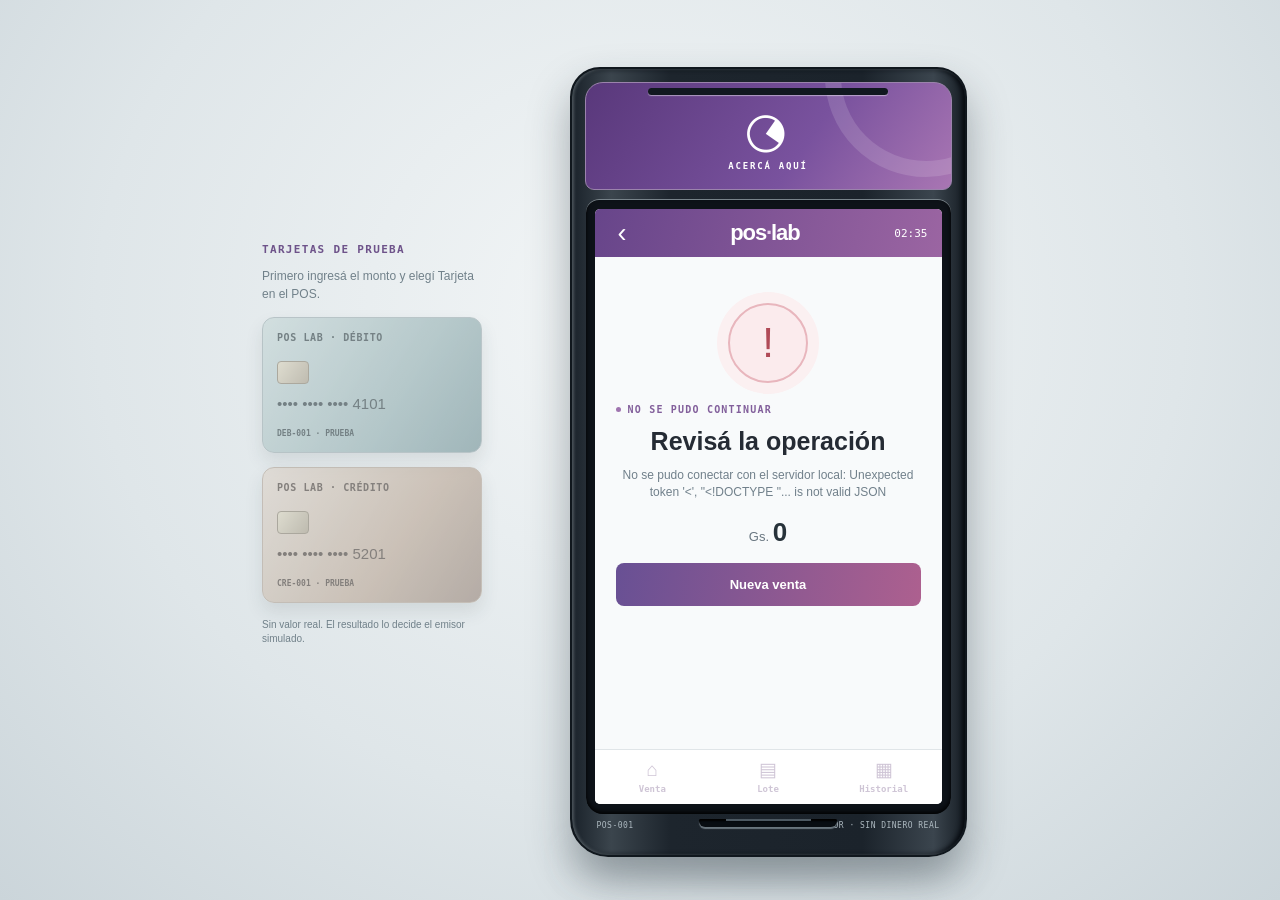
==== terminal_pos/index.html @ 34466949 "Add simulated payment terminal with operator authentication" ====
<!doctype html>
<html lang="es">
<head>
  <meta charset="utf-8"><meta name="viewport" content="width=device-width,initial-scale=1">
  <title>POS Lab · Terminal de pagos</title>
  <link rel="stylesheet" href="style.css"><script src="app.js" defer></script>
</head>
<body>
<main class="scene" aria-label="Simulador de terminal POS">
  <aside class="card-tray" id="cardTray" aria-label="Tarjetas ficticias para presentar al POS">
    <div class="tray-heading">TARJETAS DE PRUEBA</div>
    <p id="cardTrayHint">Primero ingresá el monto y elegí Tarjeta en el POS.</p>
    <button class="wallet-card debit-card" type="button" data-card="DEB-001" aria-label="Tarjeta de débito ficticia DEB-001"><span>POS LAB · DÉBITO</span><i></i><b>•••• •••• •••• 4101</b><small>DEB-001 · PRUEBA</small></button>
    <button class="wallet-card credit-card" type="button" data-card="CRE-001" aria-label="Tarjeta de crédito ficticia CRE-001"><span>POS LAB · CRÉDITO</span><i></i><b>•••• •••• •••• 5201</b><small>CRE-001 · PRUEBA</small></button>
    <p class="tray-note">Sin valor real. El resultado lo decide el emisor simulado.</p>
  </aside>
  <div class="device-area" id="deviceArea">
    <div class="receipt-paper" id="receiptPaper" aria-hidden="true">POS LAB<br>COMPROBANTE<div class="paper-line"></div>Gs. <span id="paperAmount">—</span><br>APROBADO</div>
    <div class="pos-device">
      <div class="device-top"><div class="printer-slot"></div><div class="reader-zone" id="contactlessTarget"><span class="nfc-glyph" aria-hidden="true">◔</span><small>ACERCÁ AQUÍ</small><span class="reader-wave wave-one"></span><span class="reader-wave wave-two"></span></div></div>
      <div class="device-bezel"><div class="device-screen">
        <header class="screen-header"><button id="backButton" class="header-back" type="button" aria-label="Volver">‹</button><strong>pos<span>·</span>lab</strong><button id="logoutButton" class="logout-button hidden" type="button">Salir</button><time id="screenClock">00:00</time></header>
        <div class="screen-content">
          <section id="screenLogin" class="screen-view login-view">
            <div class="screen-kicker">ACCESO AL TERMINAL</div><h1>Ingresá como empleado</h1>
            <p>El PIN del empleado es distinto del PIN de la tarjeta.</p>
            <form id="loginForm" autocomplete="off">
              <label for="operatorCode">Código de empleado</label><input id="operatorCode" type="text" inputmode="numeric" pattern="[0-9]{1,6}" maxlength="6" required autocomplete="username">
              <label for="operatorPin">PIN de empleado</label><input id="operatorPin" type="password" inputmode="numeric" pattern="[0-9]{6}" maxlength="6" required autocomplete="current-password">
              <button id="loginButton" class="primary" type="submit">Ingresar</button>
            </form><p id="loginMessage" class="login-message" role="alert"></p>
          </section>
          <section id="screenHome" class="screen-view hidden">
            <div class="screen-kicker">NUEVA VENTA</div><div class="batch-line" id="batchState">Consultando lote…</div><p class="screen-message" id="screenMessage">Abrí un lote en el menú inferior para comenzar.</p>
            <p class="prompt">Ingresá el importe</p><div class="amount"><small>Gs.</small><strong id="screenAmount">120.000</strong></div>
            <div class="keypad" id="keypad" aria-label="Teclado de importe">
              <button type="button" data-key="1">1</button><button type="button" data-key="2">2</button><button type="button" data-key="3">3</button>
              <button type="button" data-key="4">4</button><button type="button" data-key="5">5</button><button type="button" data-key="6">6</button>
              <button type="button" data-key="7">7</button><button type="button" data-key="8">8</button><button type="button" data-key="9">9</button>
              <button type="button" data-key="back" aria-label="Borrar último dígito">⌫</button><button type="button" data-key="0">0</button><button type="button" data-key="000">000</button>
            </div><button id="screenPay" class="primary" type="button">Cobrar <span>→</span></button>
          </section>
          <section id="screenMethod" class="screen-view hidden">
            <div class="screen-kicker">PASO 1 DE 2</div><div class="mini-amount">Gs. <strong id="methodAmount">—</strong></div>
            <h1>Elegí cómo cobrar</h1><p>Seleccioná el medio para esta venta ficticia.</p>
            <button id="methodCard" class="choice" type="button"><span class="choice-icon">▣</span><span><b>Tarjeta</b><small>Débito o crédito</small></span><span>›</span></button>
            <button id="methodQr" class="choice" type="button"><span class="choice-icon">▦</span><span><b>Código QR</b><small>Confirmación desde el celular</small></span><span>›</span></button>
          </section>
          <section id="screenCardSelect" class="screen-view hidden">
            <div class="screen-kicker">PASO 2 DE 2 · TARJETA</div><div class="mini-amount">Gs. <strong id="selectAmount">—</strong></div>
            <div class="selected-card">Tarjeta elegida<strong id="chosenCard">Elegí débito o crédito</strong></div>
            <label for="installments">Plan</label><select id="installments"><option value="1">Contado</option></select>
            <div class="read-instructions"><div><b>⌁</b><span>Acercá la tarjeta a la zona violeta superior para pagar sin contacto.</span></div><div><b>▣</b><span>Insertá la tarjeta en la ranura inferior para leer el chip.</span></div></div>
            <p class="field-note">Perfiles y PIN ficticios en la <a href="README.md" target="_blank" rel="noopener">guía de prueba</a>.</p>
          </section>
          <section id="screenCard" class="screen-view centered hidden" aria-live="polite">
            <div class="screen-kicker">PAGO CON TARJETA</div><div class="mini-amount">Gs. <strong id="cardAmount">—</strong></div>
            <div class="instruction-icon" id="cardInstructionIcon" aria-hidden="true">⌁</div><h1 id="cardInstruction">Presentá la tarjeta</h1><p id="cardHint">Seguí la indicación del terminal.</p>
            <button id="cancelCard" class="text-button" type="button">Cancelar esta venta</button>
          </section>
          <section id="screenPin" class="screen-view centered hidden" aria-live="polite">
            <div class="screen-kicker">VERIFICACIÓN DE TARJETA</div>
            <div class="mini-amount">Gs. <strong id="pinAmount">—</strong></div>
            <div class="pin-lock" aria-hidden="true">●</div>
            <h1 id="pinTitle">Ingresá tu PIN</h1>
            <p>Solo el PIN ficticio de la tarjeta de prueba.</p>
            <div class="pin-dots" id="pinDots" aria-label="PIN vacío"><span></span><span></span><span></span><span></span></div>
            <div class="pin-keypad" id="pinKeypad" aria-label="Teclado de PIN">
              <button type="button" data-pin="1">1</button><button type="button" data-pin="2">2</button><button type="button" data-pin="3">3</button>
              <button type="button" data-pin="4">4</button><button type="button" data-pin="5">5</button><button type="button" data-pin="6">6</button>
              <button type="button" data-pin="7">7</button><button type="button" data-pin="8">8</button><button type="button" data-pin="9">9</button>
              <button type="button" data-pin="back" aria-label="Borrar último dígito">⌫</button><button type="button" data-pin="0">0</button><button type="button" data-pin="clear" aria-label="Borrar PIN">C</button>
            </div>
            <div class="pin-footer"><small id="pinAttempts">Intentos restantes: 3</small><button id="submitPin" class="primary" type="button">Confirmar PIN</button><button id="cancelPin" class="text-button" type="button">Cancelar esta venta</button></div>
          </section>
          <section id="screenQr" class="screen-view centered hidden" aria-live="polite">
            <div class="screen-kicker">PAGO CON QR</div><div class="mini-amount">Gs. <strong id="qrAmount">—</strong></div><p>Escaneá y confirmá en tu teléfono</p><div class="qr-image" id="qrImage"></div><div class="qr-timer" id="qrTimer">Esperando confirmación…</div><a id="qrLink" class="qr-link" target="_blank" rel="noopener">Abrir página de prueba</a><button id="cancelQr" class="text-button" type="button">Cancelar QR</button>
          </section>
          <section id="screenProcessing" class="screen-view centered hidden" aria-live="polite"><div class="processing-orbit" aria-hidden="true"></div><h1>Consultando autorización</h1><p>Esperá la respuesta del emisor simulado.</p></section>
          <section id="screenResult" class="screen-view centered hidden" aria-live="polite"><div class="result-emblem" id="resultEmblem" aria-hidden="true">✓</div><div class="screen-kicker" id="resultKicker">RESULTADO</div><h1 id="resultTitle">Operación completa</h1><p id="resultDetail"></p><div class="result-amount">Gs. <strong id="resultAmount">—</strong></div><button id="viewTicket" class="secondary hidden" type="button">Ver comprobante</button><button id="newSale" class="primary" type="button">Nueva venta</button></section>
          <section id="screenBatch" class="screen-view hidden"><div class="screen-kicker">ADMINISTRACIÓN</div><h1>Lote del terminal</h1><div class="batch-card"><small>ESTADO</small><strong id="batchDetail">Sin abrir</strong><small>VENTAS</small><strong id="salesTotal">Gs. —</strong><small>NETO</small><strong id="netTotal">Gs. —</strong></div><button id="openBatch" class="primary" type="button">Abrir lote</button><button id="closeBatch" class="secondary" type="button">Cerrar lote</button><p class="field-note">Solo se registran operaciones ficticias de este terminal.</p></section>
          <section id="screenHistory" class="screen-view hidden"><div class="screen-kicker">REGISTRO LOCAL</div><h1>Mis cobros</h1><div id="operations" class="operations"><p class="empty-state">Todavía no hay operaciones.</p></div><button id="refresh" class="text-button" type="button">Actualizar lista</button></section>
          <section id="screenTicket" class="screen-view hidden"><div class="screen-kicker">COMPROBANTE</div><h1>Ticket de venta</h1><pre id="ticket">Seleccioná una operación aprobada.</pre><button id="printTicket" class="primary" type="button" disabled>Imprimir o guardar</button></section>
        </div>
        <nav class="screen-nav" aria-label="Menú del terminal"><button id="navHome" type="button">⌂<small>Venta</small></button><button id="navBatch" type="button">▤<small>Lote</small></button><button id="navHistory" type="button">▦<small>Historial</small></button></nav>
      </div></div>
      <div class="chip-slot" id="chipTarget"><span></span></div><div class="device-foot"><span>POS-001</span><span>SIMULADOR · SIN DINERO REAL</span></div>
    </div>
  </div>
  <div id="result" class="sr-only" role="status" aria-live="polite">Esperando operación.</div>
</main>
</body>
</html>
---- terminal_pos/style.css ----
:root{font:14px "Segoe UI",Arial,sans-serif;color:#252b34;background:#dfe5e9}
*{box-sizing:border-box}body{margin:0}button,input,select{font:inherit}button{cursor:pointer}button:disabled{opacity:.45;cursor:not-allowed}.hidden{display:none!important}.sr-only{position:absolute;width:1px;height:1px;overflow:hidden;clip:rect(0,0,0,0)}:focus-visible{outline:3px solid #21b6bb;outline-offset:2px}
.scene{min-height:100vh;display:flex;align-items:center;justify-content:center;gap:28px;overflow:hidden;background:radial-gradient(ellipse at 50% 35%,#f3f6f7 0,#dfe6e9 60%,#cbd5da 100%);padding:20px}
.card-tray{width:228px;flex:none;align-self:center;color:#34434d}.tray-heading{font:700 11px Consolas,monospace;letter-spacing:.12em;color:#6e538a}.card-tray p{font-size:12px;line-height:1.45;color:#71818a}.card-tray .tray-note{font-size:10px;margin-top:15px}
.wallet-card{position:relative;z-index:5;display:flex;flex-direction:column;text-align:left;width:220px;height:136px;margin:14px 0;padding:14px;border-radius:12px;border:1px solid #8caab0;box-shadow:0 9px 18px #34475035;color:#17373f;touch-action:none;user-select:none;cursor:grab;transform:translate(0,0)}.wallet-card span{font:700 10px Consolas,monospace;letter-spacing:.06em}.wallet-card i{display:block;width:32px;height:23px;margin-top:18px;border:1px solid #8a7956;border-radius:4px;background:linear-gradient(125deg,#e0d3a8,#ab9a72)}.wallet-card b{font:15px Bahnschrift,Arial,sans-serif;margin-top:11px}.wallet-card small{font:700 8px Consolas,monospace;margin-top:auto}.debit-card{background:linear-gradient(125deg,#b9d9d9,#7db2b6 60%,#55929c)}.credit-card{background:linear-gradient(125deg,#e3d1bd,#c6a17f 60%,#9e7b66);border-color:#b99d83;color:#463226}.wallet-card.is-selected{outline:3px solid #74558f;outline-offset:3px}.wallet-card.is-dragging{z-index:20;cursor:grabbing;box-shadow:0 20px 30px #26384270}.wallet-card.is-presented,.wallet-card.is-returning{transition:transform .55s ease,opacity .55s ease}.wallet-card.is-presented{opacity:.65}
.card-tray:not(.is-ready) .wallet-card{opacity:.58;filter:saturate(.55);cursor:not-allowed}
.device-area{position:relative;width:500px;height:850px;display:flex;justify-content:center;align-items:flex-start;padding-top:42px}
.device-area:after{content:"";position:absolute;bottom:0;width:390px;height:30px;background:#5d6b7350;border-radius:50%;filter:blur(18px)}
.pos-device{position:relative;z-index:2;width:397px;height:790px;padding:13px;border:2px solid #10171d;border-radius:30px 30px 38px 38px;background:linear-gradient(90deg,#1a222a,#3b454d 10%,#1d252d 25%,#1b232b 74%,#3b454e 92%,#171e25);box-shadow:inset 2px 0 3px #8b959a72,inset -3px 0 5px #060a0f,0 22px 42px #22303860}
.device-top{height:108px;position:relative;overflow:hidden;border-radius:18px 18px 9px 9px;background:linear-gradient(125deg,#59387b,#79529e 60%,#a976b3);border:1px solid #9b83ac}
.device-top:after{content:"";position:absolute;width:170px;height:170px;border:16px solid #fff2;border-radius:50%;right:-76px;top:-108px}
.printer-slot{position:absolute;z-index:3;top:5px;left:50%;transform:translateX(-50%);width:240px;height:7px;border-radius:5px;background:#111820;box-shadow:0 1px 1px #fff7}
.reader-zone{position:absolute;inset:17px 20px 7px;display:flex;flex-direction:column;align-items:center;justify-content:center;color:#fff}.nfc-glyph{font-size:49px;line-height:.8;transform:rotate(35deg)}.reader-zone small{font:700 9px Consolas,monospace;letter-spacing:.2em;margin-top:10px}.reader-wave{position:absolute;width:65px;height:65px;border:2px solid #fff9;border-radius:50%;opacity:0}.is-tapping .reader-wave{animation:readerPulse .7s ease-out 2}.is-tapping .wave-two{animation-delay:.2s}
.device-bezel{height:615px;margin:9px 1px 0;padding:10px 9px;background:#0d1218;border-radius:13px 13px 17px 17px;box-shadow:inset 0 1px 0 #78838a,inset 0 -2px 5px #000}
.device-screen{height:100%;background:#f8fafb;border-radius:5px;overflow:hidden;display:flex;flex-direction:column}
.screen-header{height:48px;flex:none;display:flex;align-items:center;justify-content:space-between;padding:0 14px;color:#fff;background:linear-gradient(105deg,#67458a,#9b65a2)}.screen-header strong{font:700 22px Bahnschrift,"Arial Narrow",sans-serif;letter-spacing:-.05em}.screen-header strong span{color:#ebd3ef}.screen-header time{font:11px Consolas,monospace}.header-back{width:27px;height:30px;border:0;background:transparent;color:#fff;font-size:27px;line-height:1}
.logout-button{border:1px solid #ffffff80;border-radius:5px;background:transparent;color:#fff;padding:5px 8px;font-size:10px;font-weight:700}.login-view{background:linear-gradient(#fff,#f8fafb)}.login-view h1{margin-top:35px}.login-view form{margin-top:28px}.login-view input{display:block;width:100%;height:46px;border:1px solid #cbd5db;border-radius:7px;background:#fff;padding:0 11px;color:#24313a;font-size:20px;letter-spacing:.12em}.login-view input:focus{border-color:#765390}.login-view .primary{margin-top:24px}.login-message{min-height:30px;color:#a53545!important;font-weight:600}.device-screen.is-locked .screen-nav{visibility:hidden}
.screen-content{flex:1;min-height:0;overflow:hidden}.screen-view{height:100%;overflow-y:auto;padding:18px 21px 20px;scrollbar-width:thin}.screen-kicker{font:700 10px Consolas,monospace;letter-spacing:.12em;color:#825f9b}.screen-view h1{font:700 25px/1.12 Bahnschrift,"Arial Narrow",sans-serif;margin:18px 0 10px}.screen-view p{font-size:12px;line-height:1.45;color:#71808b}.batch-line{font-size:11px;color:#7c8991;margin-top:5px}.screen-view p.screen-message{font-size:10px;color:#76528c;margin:5px 0 0;min-height:15px}.prompt{text-align:center;margin:7px 0 0}.amount{height:56px;display:flex;align-items:center;justify-content:center;gap:7px}.amount small{font-size:15px;color:#80639a}.amount strong{font:700 40px/1 Bahnschrift,"Arial Narrow",sans-serif;letter-spacing:-.05em}.mini-amount{font:15px Bahnschrift,sans-serif;color:#59666e;margin:17px 0 13px}.mini-amount strong{font-size:26px;color:#26313a}
.keypad{display:grid;grid-template-columns:repeat(3,1fr);gap:7px}.keypad button{height:47px;border:1px solid #dce3e6;border-radius:8px;background:#fff;color:#52616b;font:500 24px Bahnschrift,"Arial Narrow",sans-serif;box-shadow:0 1px 2px #1f2d3710;transition:transform .13s,background .13s}.keypad button:hover{background:#eee7f3}.keypad button:active{background:#d5c1e1;transform:scale(.92)}
.primary,.secondary{display:block;width:100%;min-height:43px;border-radius:8px;margin-top:12px;font-weight:700;font-size:13px;transition:transform .15s,filter .15s}.primary{border:0;background:linear-gradient(100deg,#685094,#ad608f);color:#fff}.secondary{border:1px solid #c8b8d5;background:#f5eff8;color:#65487e}.primary:hover,.secondary:hover{filter:brightness(.96)}.primary:active,.secondary:active,.choice:active{transform:scale(.97)}.primary span{float:right;margin-right:12px}
.choice{width:100%;min-height:74px;display:flex;align-items:center;text-align:left;gap:13px;padding:12px;border:1px solid #d9dce1;border-radius:10px;background:#fff;color:#35404a;margin-top:13px;box-shadow:0 2px 5px #24313b10}.choice-icon{width:39px;height:39px;display:grid;place-items:center;border-radius:9px;background:#f0e8f4;color:#76508e;font-size:24px}.choice span:nth-child(2){flex:1}.choice b,.choice small{display:block}.choice small{font-size:10px;color:#71808b;margin-top:4px}.choice>span:last-child{font-size:24px;color:#a7aeb6}
.screen-view label{display:block;font-size:11px;font-weight:700;color:#60707a;margin:12px 0 5px}.screen-view select,.pin-box input{width:100%;height:41px;border:1px solid #cbd5db;border-radius:7px;background:#fff;color:#24313a;padding:0 9px}.field-note{font-size:10px!important;color:#84929a!important;margin:13px 0}.field-note a{color:#704d8e}.centered{text-align:center}.centered .screen-kicker,.centered .mini-amount{text-align:left}.instruction-icon{width:80px;height:80px;margin:33px auto 13px;border:2px solid #b5a0c5;border-radius:50%;display:grid;place-items:center;color:#775792;font-size:43px}.centered h1{margin:12px 0 8px}.pin-box{text-align:left;margin-top:14px}.pin-box input{text-align:center;font:23px Consolas,monospace;letter-spacing:.45em;height:46px}.pin-box p{margin:5px 0}.qr-image{width:210px;height:210px;padding:5px;margin:14px auto 7px;background:#fff;border:1px solid #e0e5e8}.qr-image svg{display:block;width:100%;height:100%}.qr-timer{font:11px Consolas,monospace;color:#667680}.qr-link{font-size:10px;color:#795792}.text-button{display:block;width:100%;border:0;background:transparent;padding:10px;color:#72508d;font-weight:700}
.processing-orbit{width:85px;height:85px;border:4px solid #e5d8ec;border-top-color:#7b5997;border-radius:50%;margin:100px auto 22px;animation:spin 1s linear infinite}.result-emblem{width:80px;height:80px;margin:28px auto 21px;display:grid;place-items:center;border-radius:50%;background:#e5f4ed;color:#247759;border:2px solid #a5d2bd;font-size:42px}.result-emblem.is-declined{background:#fbebed;color:#b04a57;border-color:#e8b6bd}.result-amount{font-size:13px;color:#697680;margin:15px 0}.result-amount strong{font:700 26px Bahnschrift,sans-serif;color:#27323a}
.batch-card{display:grid;gap:4px;background:#fff;border:1px solid #dce3e7;border-radius:10px;padding:15px;margin:22px 0}.batch-card small{font:700 9px Consolas,monospace;color:#8c6aa3;letter-spacing:.1em;margin-top:5px}.batch-card strong{font:700 19px Bahnschrift,sans-serif;border-bottom:1px solid #edf0f2;padding-bottom:7px}.batch-card strong:last-child{border:0}.operations{max-height:345px;overflow-y:auto;border-top:1px solid #dce3e7;margin:18px 0 5px}.operation-row{padding:9px 0;border-bottom:1px solid #e1e7ea}.operation-row strong,.operation-row small{display:block}.operation-row strong{font:700 14px Bahnschrift,sans-serif}.operation-row small{font:10px Consolas,monospace;color:#7e8a93;margin:4px 0}.operation-status{font:700 10px Consolas,monospace;color:#278464}.operation-status.is-declined{color:#b44f5c}.operation-actions{display:flex;gap:14px}.operation-actions button{border:0;background:transparent;padding:4px 0;color:#75538e;font-size:11px;font-weight:700}.empty-state{padding:18px 0}.screen-view pre{font:10px/1.5 Consolas,monospace;white-space:pre-wrap;word-break:break-word;background:#fff;border:1px dashed #bfccd2;border-radius:8px;padding:12px;max-height:350px;overflow:auto}
.screen-nav{height:55px;flex:none;display:flex;background:#fff;border-top:1px solid #e0e5e8}.screen-nav button{flex:1;border:0;background:transparent;color:#957fa4;font-size:19px;line-height:1.1}.screen-nav button small{display:block;font:700 9px Consolas,monospace;margin-top:3px}.screen-nav button.is-active{color:#704a91;background:#f6f0f9}.screen-nav button:disabled{opacity:.45}
.chip-slot{position:absolute;bottom:28px;left:50%;transform:translateX(-50%);width:138px;height:8px;background:#080d12;border-radius:2px 2px 7px 7px;box-shadow:0 2px 1px #69757d,inset 0 2px 2px #000}.chip-slot span{display:block;width:85px;height:2px;margin:auto;background:#4c5861}.device-foot{height:23px;padding:7px 12px 0;display:flex;justify-content:space-between;color:#adb9c0;font:8px Consolas,monospace;letter-spacing:.06em}.device-area.can-read .reader-zone{outline:2px dashed #f5d9ff;outline-offset:-4px}.device-area.can-read .chip-slot{box-shadow:0 0 0 7px #c3a5da88,0 2px 1px #69757d}.device-area.drop-top .reader-zone{background:#ffffff36}.device-area.drop-bottom .chip-slot{box-shadow:0 0 0 11px #aa79ca,0 2px 1px #69757d}
.selected-card{border:1px solid #dce3e7;background:#fff;border-radius:8px;padding:10px;margin:15px 0;font-size:10px;color:#77858d}.selected-card strong{display:block;font:700 16px Bahnschrift,sans-serif;color:#2c3740;margin-top:4px}.read-instructions{margin-top:18px}.read-instructions div{display:flex;align-items:center;gap:10px;padding:11px 0;border-top:1px solid #e1e7e9;color:#61717c;font-size:11px;line-height:1.4}.read-instructions b{display:grid;place-items:center;flex:none;width:34px;height:34px;border-radius:8px;background:#efe7f3;color:#765390;font-size:23px}
.screen-view:not(.hidden){animation:screenEnter .22s ease-out}.screen-kicker{display:flex;align-items:center;gap:7px}.screen-kicker:before{content:"";width:5px;height:5px;border-radius:50%;background:#9f74af}.screen-view#screenMethod,.screen-view#screenCardSelect,.screen-view#screenBatch,.screen-view#screenHistory,.screen-view#screenTicket{background:linear-gradient(180deg,#fff,#f8fafb 38%)}.screen-view#screenMethod h1{margin-top:23px}.screen-view#screenMethod .choice{transition:transform .15s,box-shadow .15s,border-color .15s}.screen-view#screenMethod .choice:hover{border-color:#aa8dbc;box-shadow:0 6px 18px #6b4d8825}.screen-view#screenCardSelect .selected-card{border-left:4px solid #78569a}.screen-view#screenQr .qr-image{position:relative;border-radius:12px;box-shadow:0 8px 24px #31414b1a}.screen-view#screenQr .qr-image:after{content:"";position:absolute;inset:-6px;border:2px solid #e2d7eb;border-radius:15px;pointer-events:none}.screen-view#screenQr .qr-timer{display:inline-block;margin:14px auto 9px;padding:7px 10px;border-radius:20px;background:#efe8f4;color:#674c7e}.screen-view#screenProcessing .processing-orbit{box-shadow:0 0 0 12px #f3edf7}.screen-view#screenResult .result-emblem{box-shadow:0 0 0 11px #e9f5ee}.screen-view#screenResult .result-emblem.is-declined{box-shadow:0 0 0 11px #fbf0f1}.screen-view#screenTicket pre{background:linear-gradient(#fff,#fdfdfa);border-radius:2px;box-shadow:0 6px 16px #27313b1e}
#screenPin{padding-top:14px}#screenPin .mini-amount{margin:9px 0 4px}#screenPin h1{margin:5px 0 2px;font-size:22px}#screenPin p{margin:0 0 8px;font-size:10px}.pin-lock{width:34px;height:34px;margin:5px auto 0;display:grid;place-items:center;border-radius:10px;background:#efe7f4;color:#755290;font-size:14px}.pin-dots{display:flex;justify-content:center;gap:13px;margin:8px 0 10px}.pin-dots span{width:18px;height:18px;border:2px solid #b9a9c5;border-radius:50%;background:#fff;transition:background .14s,border-color .14s,transform .14s}.pin-dots span.filled{background:#745491;border-color:#745491;transform:scale(1.08)}.pin-keypad{display:grid;grid-template-columns:repeat(3,1fr);gap:5px}.pin-keypad button{height:39px;border:1px solid #dfe5e8;border-radius:7px;background:#fff;color:#45535d;font:600 21px Bahnschrift,Arial,sans-serif}.pin-keypad button:hover{background:#efe8f4}.pin-keypad button:active{background:#d5c1e1;transform:scale(.95)}.pin-footer{margin-top:6px}.pin-footer small{color:#8c688e;font:10px Consolas,monospace}.pin-footer .primary{height:38px;min-height:38px;margin-top:5px}
@keyframes screenEnter{from{opacity:.4;transform:translateY(8px)}to{opacity:1;transform:translateY(0)}}
.receipt-paper{position:absolute;z-index:1;top:10px;left:50%;margin-left:-108px;width:216px;height:150px;padding:18px;text-align:center;background:#fff;color:#303639;border:1px solid #d9d9d3;box-shadow:0 4px 9px #2a343b22;font:700 10px/1.55 Consolas,monospace;transform:translateY(110px);opacity:0}.paper-line{border-top:1px dashed #888;margin:10px 0}.receipt-paper.is-printed{transform:translateY(-70px);opacity:1}.receipt-paper.is-printing{animation:paperOut 1.1s ease-out forwards}
@keyframes readerPulse{0%{transform:scale(.4);opacity:.9}100%{transform:scale(2.1);opacity:0}}@keyframes paperOut{0%{transform:translateY(110px);opacity:0}20%{opacity:1}100%{transform:translateY(-70px);opacity:1}}@keyframes spin{to{transform:rotate(360deg)}}
@media(max-width:800px){.scene{gap:7px}.card-tray{width:150px}.wallet-card{width:145px;height:100px;padding:9px}.wallet-card span{font-size:7px}.wallet-card i{width:23px;height:17px;margin-top:11px}.wallet-card b{font-size:10px;margin-top:7px}.wallet-card small{font-size:6px}.card-tray p{font-size:10px}.device-area{width:430px;flex:none}.pos-device{transform:scale(.9);transform-origin:top center}.receipt-paper{scale:.9}}
@media(max-width:610px){.scene{display:flex;flex-direction:column-reverse;justify-content:flex-end;padding:0;overflow:visible}.device-area{width:100vw;height:710px;padding-top:10px}.pos-device{transform:scale(.82)}.card-tray{width:100%;display:flex;flex-wrap:wrap;align-items:center;justify-content:center;gap:7px;padding:0 12px 18px}.tray-heading,.card-tray p{width:100%;text-align:center;margin:2px 0}.wallet-card{margin:2px}.receipt-paper{scale:.8}}
@media(max-width:410px){.device-area{height:685px}.pos-device{transform:scale(.78)}.wallet-card{width:135px}}
@media(prefers-reduced-motion:reduce){*,*:before,*:after{animation-duration:.01ms!important;animation-iteration-count:1!important;transition-duration:.01ms!important}}
@media print{body,.scene{background:#fff}.device-area,.pos-device{width:auto;height:auto;padding:0;border:0;box-shadow:none;background:#fff;transform:none}.device-top,.screen-header,.screen-nav,.chip-slot,.device-foot,.card-tray,.receipt-paper,.screen-view{display:none!important}.device-bezel,.device-screen,.screen-content{display:block;width:auto;height:auto;padding:0;margin:0;background:#fff;box-shadow:none}.screen-view#screenTicket{display:block!important;overflow:visible}.screen-view#screenTicket button{display:none}.screen-view pre{max-height:none;border:0;font-size:13px}}
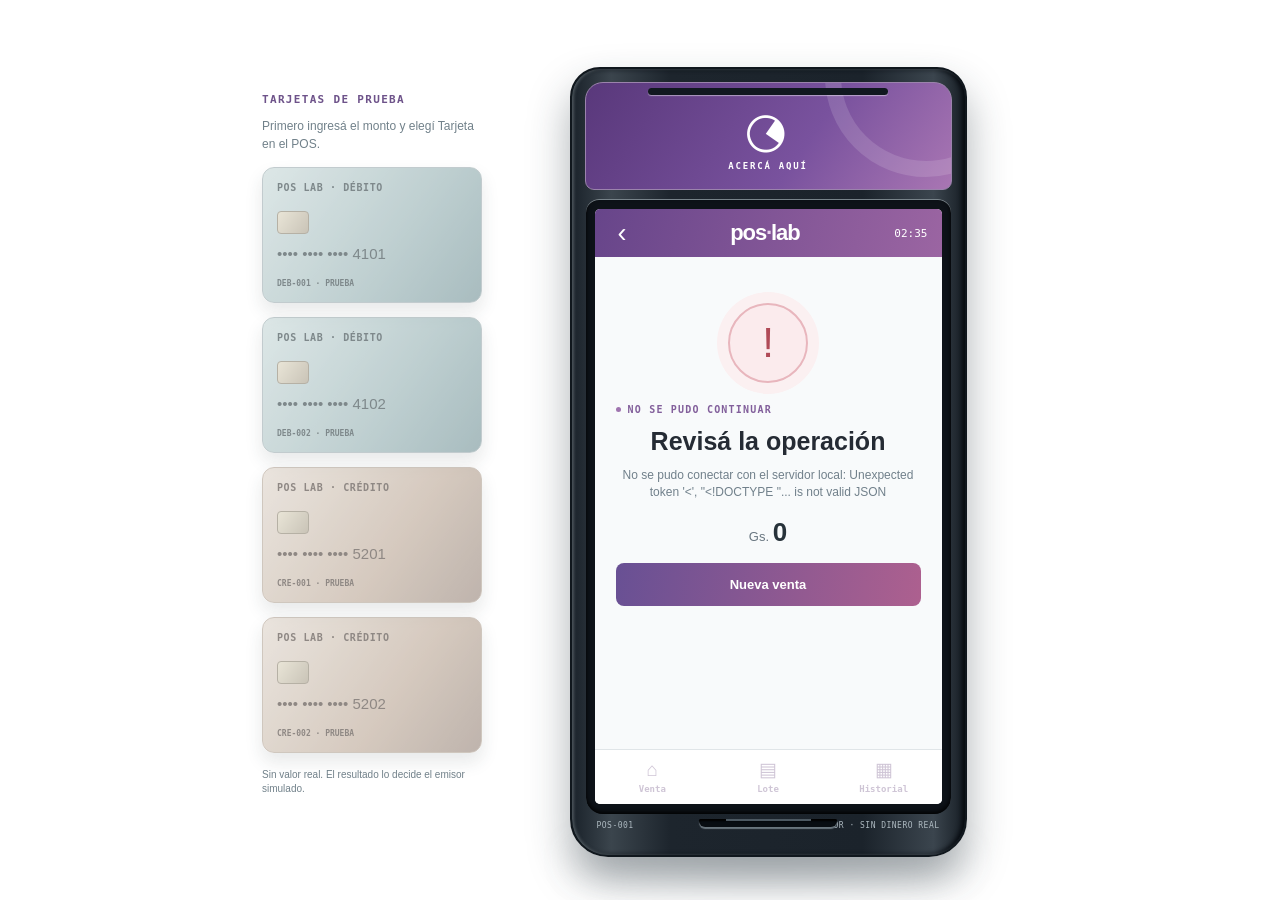
==== commit 2f0e552a: "Migrate POS API to FastAPI" ====
--- a/terminal_pos/index.html
+++ b/terminal_pos/index.html
@@ -11,13 +11,15 @@
     <div class="tray-heading">TARJETAS DE PRUEBA</div>
     <p id="cardTrayHint">Primero ingresá el monto y elegí Tarjeta en el POS.</p>
     <button class="wallet-card debit-card" type="button" data-card="DEB-001" aria-label="Tarjeta de débito ficticia DEB-001"><span>POS LAB · DÉBITO</span><i></i><b>•••• •••• •••• 4101</b><small>DEB-001 · PRUEBA</small></button>
+    <button class="wallet-card debit-card" type="button" data-card="DEB-002" aria-label="Tarjeta de débito ficticia DEB-002"><span>POS LAB · DÉBITO</span><i></i><b>•••• •••• •••• 4102</b><small>DEB-002 · PRUEBA</small></button>
     <button class="wallet-card credit-card" type="button" data-card="CRE-001" aria-label="Tarjeta de crédito ficticia CRE-001"><span>POS LAB · CRÉDITO</span><i></i><b>•••• •••• •••• 5201</b><small>CRE-001 · PRUEBA</small></button>
+    <button class="wallet-card credit-card" type="button" data-card="CRE-002" aria-label="Tarjeta de crédito ficticia CRE-002"><span>POS LAB · CRÉDITO</span><i></i><b>•••• •••• •••• 5202</b><small>CRE-002 · PRUEBA</small></button>
     <p class="tray-note">Sin valor real. El resultado lo decide el emisor simulado.</p>
   </aside>
   <div class="device-area" id="deviceArea">
     <div class="receipt-paper" id="receiptPaper" aria-hidden="true">POS LAB<br>COMPROBANTE<div class="paper-line"></div>Gs. <span id="paperAmount">—</span><br>APROBADO</div>
     <div class="pos-device">
-      <div class="device-top"><div class="printer-slot"></div><div class="reader-zone" id="contactlessTarget"><span class="nfc-glyph" aria-hidden="true">◔</span><small>ACERCÁ AQUÍ</small><span class="reader-wave wave-one"></span><span class="reader-wave wave-two"></span></div></div>
+      <div class="device-top"><div class="printer-slot"></div><div class="reader-zone" id="contactlessTarget" role="button" tabindex="0" aria-label="Leer la tarjeta elegida sin contacto"><span class="nfc-glyph" aria-hidden="true">◔</span><small>ACERCÁ AQUÍ</small><span class="reader-wave wave-one"></span><span class="reader-wave wave-two"></span></div></div>
       <div class="device-bezel"><div class="device-screen">
         <header class="screen-header"><button id="backButton" class="header-back" type="button" aria-label="Volver">‹</button><strong>pos<span>·</span>lab</strong><button id="logoutButton" class="logout-button hidden" type="button">Salir</button><time id="screenClock">00:00</time></header>
         <div class="screen-content">
@@ -51,7 +53,7 @@
             <div class="selected-card">Tarjeta elegida<strong id="chosenCard">Elegí débito o crédito</strong></div>
             <label for="installments">Plan</label><select id="installments"><option value="1">Contado</option></select>
             <div class="read-instructions"><div><b>⌁</b><span>Acercá la tarjeta a la zona violeta superior para pagar sin contacto.</span></div><div><b>▣</b><span>Insertá la tarjeta en la ranura inferior para leer el chip.</span></div></div>
-            <p class="field-note">Perfiles y PIN ficticios en la <a href="README.md" target="_blank" rel="noopener">guía de prueba</a>.</p>
+            <p class="field-note">Arrastrá la tarjeta. Si tu dispositivo no permite arrastrar, elegila y tocá el lector superior o la ranura inferior. Perfiles y PIN ficticios en la <a href="README.md" target="_blank" rel="noopener">guía de prueba</a>.</p>
           </section>
           <section id="screenCard" class="screen-view centered hidden" aria-live="polite">
             <div class="screen-kicker">PAGO CON TARJETA</div><div class="mini-amount">Gs. <strong id="cardAmount">—</strong></div>
@@ -78,13 +80,13 @@
           </section>
           <section id="screenProcessing" class="screen-view centered hidden" aria-live="polite"><div class="processing-orbit" aria-hidden="true"></div><h1>Consultando autorización</h1><p>Esperá la respuesta del emisor simulado.</p></section>
           <section id="screenResult" class="screen-view centered hidden" aria-live="polite"><div class="result-emblem" id="resultEmblem" aria-hidden="true">✓</div><div class="screen-kicker" id="resultKicker">RESULTADO</div><h1 id="resultTitle">Operación completa</h1><p id="resultDetail"></p><div class="result-amount">Gs. <strong id="resultAmount">—</strong></div><button id="viewTicket" class="secondary hidden" type="button">Ver comprobante</button><button id="newSale" class="primary" type="button">Nueva venta</button></section>
-          <section id="screenBatch" class="screen-view hidden"><div class="screen-kicker">ADMINISTRACIÓN</div><h1>Lote del terminal</h1><div class="batch-card"><small>ESTADO</small><strong id="batchDetail">Sin abrir</strong><small>VENTAS</small><strong id="salesTotal">Gs. —</strong><small>NETO</small><strong id="netTotal">Gs. —</strong></div><button id="openBatch" class="primary" type="button">Abrir lote</button><button id="closeBatch" class="secondary" type="button">Cerrar lote</button><p class="field-note">Solo se registran operaciones ficticias de este terminal.</p></section>
+          <section id="screenBatch" class="screen-view hidden"><div class="screen-kicker">ADMINISTRACIÓN</div><h1>Lote del terminal</h1><div class="batch-card"><small>ESTADO</small><strong id="batchDetail">Sin abrir</strong><small>VENTAS</small><strong id="salesTotal">Gs. —</strong><small>NETO</small><strong id="netTotal">Gs. —</strong></div><button id="openBatch" class="primary" type="button">Abrir lote</button><button id="closeBatch" class="secondary" type="button">Cerrar lote</button><p class="field-note" id="batchOwnerNote">Solo se registran operaciones ficticias de este terminal.</p></section>
           <section id="screenHistory" class="screen-view hidden"><div class="screen-kicker">REGISTRO LOCAL</div><h1>Mis cobros</h1><div id="operations" class="operations"><p class="empty-state">Todavía no hay operaciones.</p></div><button id="refresh" class="text-button" type="button">Actualizar lista</button></section>
           <section id="screenTicket" class="screen-view hidden"><div class="screen-kicker">COMPROBANTE</div><h1>Ticket de venta</h1><pre id="ticket">Seleccioná una operación aprobada.</pre><button id="printTicket" class="primary" type="button" disabled>Imprimir o guardar</button></section>
         </div>
         <nav class="screen-nav" aria-label="Menú del terminal"><button id="navHome" type="button">⌂<small>Venta</small></button><button id="navBatch" type="button">▤<small>Lote</small></button><button id="navHistory" type="button">▦<small>Historial</small></button></nav>
       </div></div>
-      <div class="chip-slot" id="chipTarget"><span></span></div><div class="device-foot"><span>POS-001</span><span>SIMULADOR · SIN DINERO REAL</span></div>
+      <div class="chip-slot" id="chipTarget" role="button" tabindex="0" aria-label="Leer el chip de la tarjeta elegida"><span></span></div><div class="device-foot"><span>POS-001</span><span>SIMULADOR · SIN DINERO REAL</span></div>
     </div>
   </div>
   <div id="result" class="sr-only" role="status" aria-live="polite">Esperando operación.</div>
--- a/terminal_pos/style.css
+++ b/terminal_pos/style.css
@@ -1,6 +1,6 @@
-:root{font:14px "Segoe UI",Arial,sans-serif;color:#252b34;background:#dfe5e9}
+:root{font:14px "Segoe UI",Arial,sans-serif;color:#252b34;background:#fff}
 *{box-sizing:border-box}body{margin:0}button,input,select{font:inherit}button{cursor:pointer}button:disabled{opacity:.45;cursor:not-allowed}.hidden{display:none!important}.sr-only{position:absolute;width:1px;height:1px;overflow:hidden;clip:rect(0,0,0,0)}:focus-visible{outline:3px solid #21b6bb;outline-offset:2px}
-.scene{min-height:100vh;display:flex;align-items:center;justify-content:center;gap:28px;overflow:hidden;background:radial-gradient(ellipse at 50% 35%,#f3f6f7 0,#dfe6e9 60%,#cbd5da 100%);padding:20px}
+.scene{min-height:100vh;display:flex;align-items:center;justify-content:center;gap:28px;overflow:hidden;background:#fff;padding:20px}
 .card-tray{width:228px;flex:none;align-self:center;color:#34434d}.tray-heading{font:700 11px Consolas,monospace;letter-spacing:.12em;color:#6e538a}.card-tray p{font-size:12px;line-height:1.45;color:#71818a}.card-tray .tray-note{font-size:10px;margin-top:15px}
 .wallet-card{position:relative;z-index:5;display:flex;flex-direction:column;text-align:left;width:220px;height:136px;margin:14px 0;padding:14px;border-radius:12px;border:1px solid #8caab0;box-shadow:0 9px 18px #34475035;color:#17373f;touch-action:none;user-select:none;cursor:grab;transform:translate(0,0)}.wallet-card span{font:700 10px Consolas,monospace;letter-spacing:.06em}.wallet-card i{display:block;width:32px;height:23px;margin-top:18px;border:1px solid #8a7956;border-radius:4px;background:linear-gradient(125deg,#e0d3a8,#ab9a72)}.wallet-card b{font:15px Bahnschrift,Arial,sans-serif;margin-top:11px}.wallet-card small{font:700 8px Consolas,monospace;margin-top:auto}.debit-card{background:linear-gradient(125deg,#b9d9d9,#7db2b6 60%,#55929c)}.credit-card{background:linear-gradient(125deg,#e3d1bd,#c6a17f 60%,#9e7b66);border-color:#b99d83;color:#463226}.wallet-card.is-selected{outline:3px solid #74558f;outline-offset:3px}.wallet-card.is-dragging{z-index:20;cursor:grabbing;box-shadow:0 20px 30px #26384270}.wallet-card.is-presented,.wallet-card.is-returning{transition:transform .55s ease,opacity .55s ease}.wallet-card.is-presented{opacity:.65}
 .card-tray:not(.is-ready) .wallet-card{opacity:.58;filter:saturate(.55);cursor:not-allowed}
@@ -23,7 +23,7 @@
 .processing-orbit{width:85px;height:85px;border:4px solid #e5d8ec;border-top-color:#7b5997;border-radius:50%;margin:100px auto 22px;animation:spin 1s linear infinite}.result-emblem{width:80px;height:80px;margin:28px auto 21px;display:grid;place-items:center;border-radius:50%;background:#e5f4ed;color:#247759;border:2px solid #a5d2bd;font-size:42px}.result-emblem.is-declined{background:#fbebed;color:#b04a57;border-color:#e8b6bd}.result-amount{font-size:13px;color:#697680;margin:15px 0}.result-amount strong{font:700 26px Bahnschrift,sans-serif;color:#27323a}
 .batch-card{display:grid;gap:4px;background:#fff;border:1px solid #dce3e7;border-radius:10px;padding:15px;margin:22px 0}.batch-card small{font:700 9px Consolas,monospace;color:#8c6aa3;letter-spacing:.1em;margin-top:5px}.batch-card strong{font:700 19px Bahnschrift,sans-serif;border-bottom:1px solid #edf0f2;padding-bottom:7px}.batch-card strong:last-child{border:0}.operations{max-height:345px;overflow-y:auto;border-top:1px solid #dce3e7;margin:18px 0 5px}.operation-row{padding:9px 0;border-bottom:1px solid #e1e7ea}.operation-row strong,.operation-row small{display:block}.operation-row strong{font:700 14px Bahnschrift,sans-serif}.operation-row small{font:10px Consolas,monospace;color:#7e8a93;margin:4px 0}.operation-status{font:700 10px Consolas,monospace;color:#278464}.operation-status.is-declined{color:#b44f5c}.operation-actions{display:flex;gap:14px}.operation-actions button{border:0;background:transparent;padding:4px 0;color:#75538e;font-size:11px;font-weight:700}.empty-state{padding:18px 0}.screen-view pre{font:10px/1.5 Consolas,monospace;white-space:pre-wrap;word-break:break-word;background:#fff;border:1px dashed #bfccd2;border-radius:8px;padding:12px;max-height:350px;overflow:auto}
 .screen-nav{height:55px;flex:none;display:flex;background:#fff;border-top:1px solid #e0e5e8}.screen-nav button{flex:1;border:0;background:transparent;color:#957fa4;font-size:19px;line-height:1.1}.screen-nav button small{display:block;font:700 9px Consolas,monospace;margin-top:3px}.screen-nav button.is-active{color:#704a91;background:#f6f0f9}.screen-nav button:disabled{opacity:.45}
-.chip-slot{position:absolute;bottom:28px;left:50%;transform:translateX(-50%);width:138px;height:8px;background:#080d12;border-radius:2px 2px 7px 7px;box-shadow:0 2px 1px #69757d,inset 0 2px 2px #000}.chip-slot span{display:block;width:85px;height:2px;margin:auto;background:#4c5861}.device-foot{height:23px;padding:7px 12px 0;display:flex;justify-content:space-between;color:#adb9c0;font:8px Consolas,monospace;letter-spacing:.06em}.device-area.can-read .reader-zone{outline:2px dashed #f5d9ff;outline-offset:-4px}.device-area.can-read .chip-slot{box-shadow:0 0 0 7px #c3a5da88,0 2px 1px #69757d}.device-area.drop-top .reader-zone{background:#ffffff36}.device-area.drop-bottom .chip-slot{box-shadow:0 0 0 11px #aa79ca,0 2px 1px #69757d}
+.chip-slot{position:absolute;bottom:28px;left:50%;transform:translateX(-50%);width:138px;height:8px;background:#080d12;border-radius:2px 2px 7px 7px;box-shadow:0 2px 1px #69757d,inset 0 2px 2px #000}.chip-slot span{display:block;width:85px;height:2px;margin:auto;background:#4c5861}.device-foot{height:23px;padding:7px 12px 0;display:flex;justify-content:space-between;color:#adb9c0;font:8px Consolas,monospace;letter-spacing:.06em}.device-area.can-read .reader-zone{outline:2px dashed #f5d9ff;outline-offset:-4px;cursor:pointer}.device-area.can-read .chip-slot{box-shadow:0 0 0 7px #c3a5da88,0 2px 1px #69757d;cursor:pointer}.device-area.drop-top .reader-zone{background:#ffffff36}.device-area.drop-bottom .chip-slot{box-shadow:0 0 0 11px #aa79ca,0 2px 1px #69757d}
 .selected-card{border:1px solid #dce3e7;background:#fff;border-radius:8px;padding:10px;margin:15px 0;font-size:10px;color:#77858d}.selected-card strong{display:block;font:700 16px Bahnschrift,sans-serif;color:#2c3740;margin-top:4px}.read-instructions{margin-top:18px}.read-instructions div{display:flex;align-items:center;gap:10px;padding:11px 0;border-top:1px solid #e1e7e9;color:#61717c;font-size:11px;line-height:1.4}.read-instructions b{display:grid;place-items:center;flex:none;width:34px;height:34px;border-radius:8px;background:#efe7f3;color:#765390;font-size:23px}
 .screen-view:not(.hidden){animation:screenEnter .22s ease-out}.screen-kicker{display:flex;align-items:center;gap:7px}.screen-kicker:before{content:"";width:5px;height:5px;border-radius:50%;background:#9f74af}.screen-view#screenMethod,.screen-view#screenCardSelect,.screen-view#screenBatch,.screen-view#screenHistory,.screen-view#screenTicket{background:linear-gradient(180deg,#fff,#f8fafb 38%)}.screen-view#screenMethod h1{margin-top:23px}.screen-view#screenMethod .choice{transition:transform .15s,box-shadow .15s,border-color .15s}.screen-view#screenMethod .choice:hover{border-color:#aa8dbc;box-shadow:0 6px 18px #6b4d8825}.screen-view#screenCardSelect .selected-card{border-left:4px solid #78569a}.screen-view#screenQr .qr-image{position:relative;border-radius:12px;box-shadow:0 8px 24px #31414b1a}.screen-view#screenQr .qr-image:after{content:"";position:absolute;inset:-6px;border:2px solid #e2d7eb;border-radius:15px;pointer-events:none}.screen-view#screenQr .qr-timer{display:inline-block;margin:14px auto 9px;padding:7px 10px;border-radius:20px;background:#efe8f4;color:#674c7e}.screen-view#screenProcessing .processing-orbit{box-shadow:0 0 0 12px #f3edf7}.screen-view#screenResult .result-emblem{box-shadow:0 0 0 11px #e9f5ee}.screen-view#screenResult .result-emblem.is-declined{box-shadow:0 0 0 11px #fbf0f1}.screen-view#screenTicket pre{background:linear-gradient(#fff,#fdfdfa);border-radius:2px;box-shadow:0 6px 16px #27313b1e}
 #screenPin{padding-top:14px}#screenPin .mini-amount{margin:9px 0 4px}#screenPin h1{margin:5px 0 2px;font-size:22px}#screenPin p{margin:0 0 8px;font-size:10px}.pin-lock{width:34px;height:34px;margin:5px auto 0;display:grid;place-items:center;border-radius:10px;background:#efe7f4;color:#755290;font-size:14px}.pin-dots{display:flex;justify-content:center;gap:13px;margin:8px 0 10px}.pin-dots span{width:18px;height:18px;border:2px solid #b9a9c5;border-radius:50%;background:#fff;transition:background .14s,border-color .14s,transform .14s}.pin-dots span.filled{background:#745491;border-color:#745491;transform:scale(1.08)}.pin-keypad{display:grid;grid-template-columns:repeat(3,1fr);gap:5px}.pin-keypad button{height:39px;border:1px solid #dfe5e8;border-radius:7px;background:#fff;color:#45535d;font:600 21px Bahnschrift,Arial,sans-serif}.pin-keypad button:hover{background:#efe8f4}.pin-keypad button:active{background:#d5c1e1;transform:scale(.95)}.pin-footer{margin-top:6px}.pin-footer small{color:#8c688e;font:10px Consolas,monospace}.pin-footer .primary{height:38px;min-height:38px;margin-top:5px}
